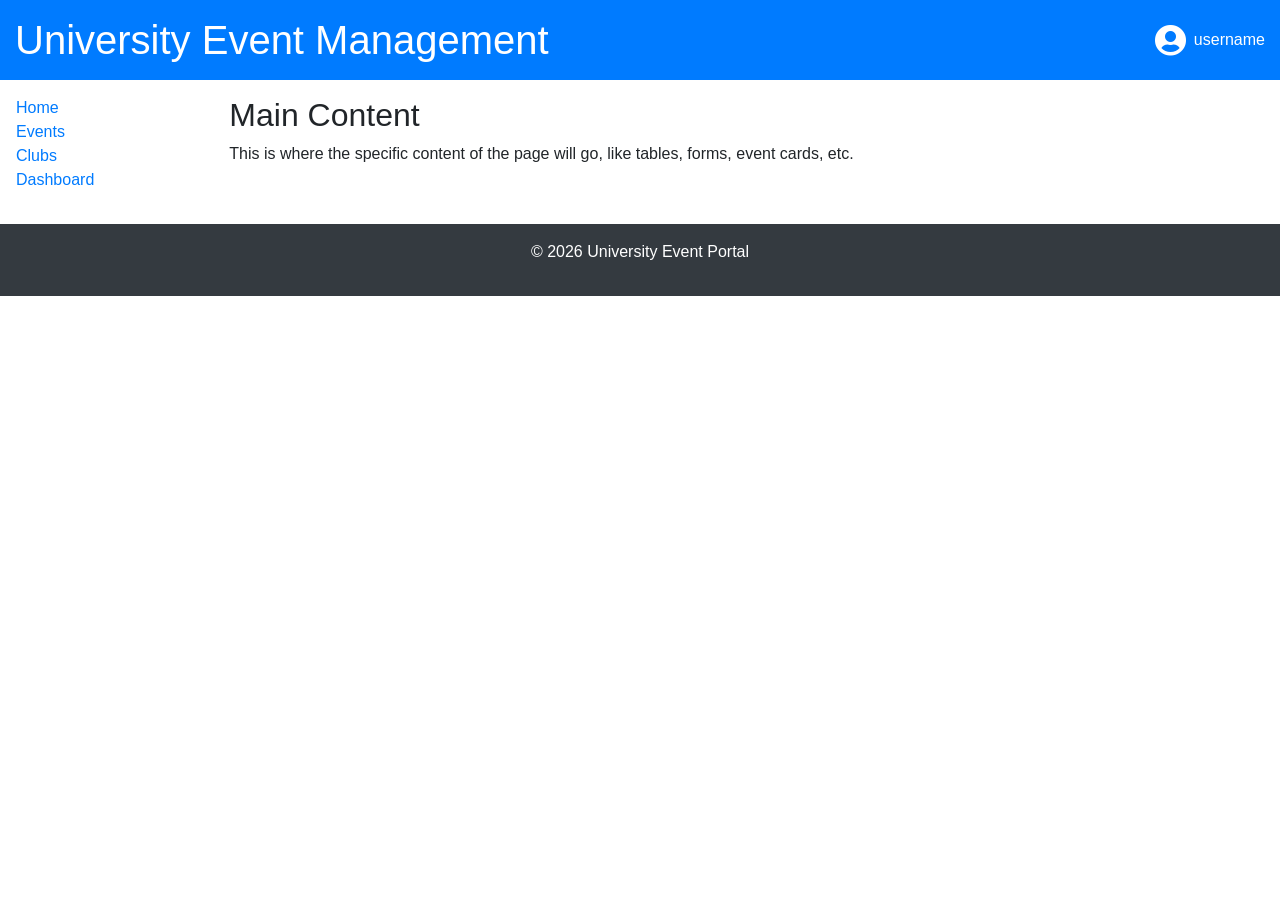
==== html/index.html @ 2e190b1d "created the first global layout and page files" ====
<!DOCTYPE html>
<html lang="en">
<head>
    <meta charset="UTF-8">
    <meta name="viewport" content="width=device-width, initial-scale=1.0">
    <title>Home | University Event Management</title>
    
    <!-- Bootstrap CSS -->
    <link href="https://stackpath.bootstrapcdn.com/bootstrap/4.5.2/css/bootstrap.min.css" rel="stylesheet">
    <!-- Font Awesome for User Icon -->
    <link href="https://cdnjs.cloudflare.com/ajax/libs/font-awesome/5.15.4/css/all.min.css" rel="stylesheet">
    <!-- Your custom styles -->
    <link href="css/style.css" rel="stylesheet">
</head>
<body>
    <!-- Container for the whole layout -->
    <div class="container-fluid">
        <!-- Header Section (Sticky) -->
        <div class="row">
            <header class="col-12  bg-primary text-white text-center py-3 d-flex justify-content-between align-items-center">
                <h1 class="m-0">University Event Management</h1>
                <!-- User Icon and Name -->
                <div class="user-info d-flex align-items-center">
                    <i class="fas fa-user-circle fa-2x mr-2"></i> <!-- Font Awesome User Icon -->
                    <span class="user-name">username</span> <!-- Placeholder for logged-in user's name -->
                </div>
            </header>
        </div>

        <!-- Main Content Area with Sidebar -->
        <div class="row">
            <!-- Sidebar with Links -->
         <aside class="col-md-2 col-12 p-3 sidebar">
    <ul class="list-unstyled">
        <li><a href="index.html">Home</a></li>
        <li><a href="events.html">Events</a></li>
        <li><a href="clubs.html">Clubs</a></li>
        <li><a href="dashboard.html">Dashboard</a></li>
    </ul>
</aside>

            <!-- Main Content -->
            <main class="col-md-9 col-12 p-3">
                <h2>Main Content</h2>
                <p>This is where the specific content of the page will go, like tables, forms, event cards, etc.</p>
                
            
            </main>
        </div>
        <!-- Main Content -->


        <!-- Footer Section -->
        <div class="row">
            <footer class="col-12 bg-dark text-white text-center py-3">
                <p>&copy; 2026 University Event Portal</p>
            </footer>
        </div>
    </div>

   </body>
</html>
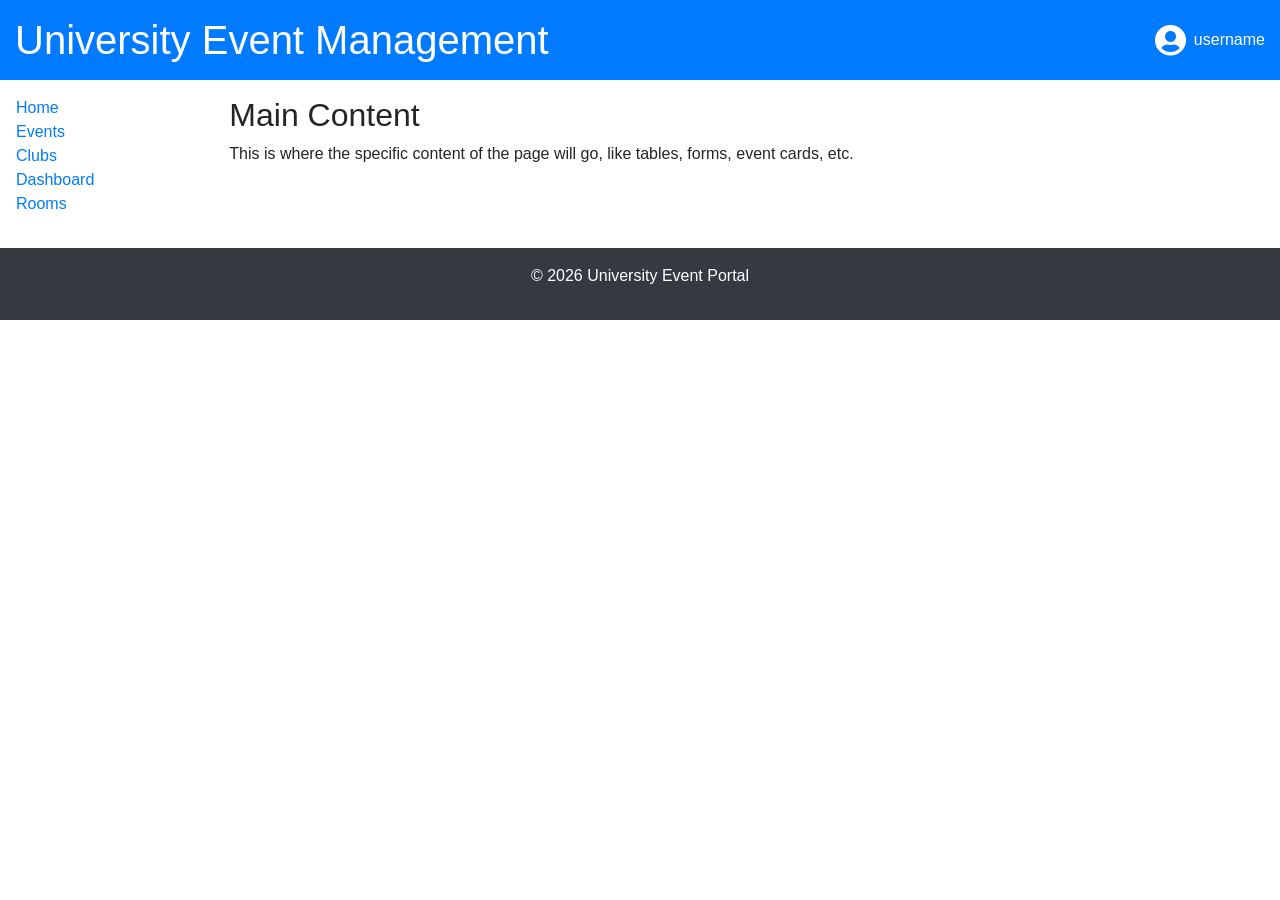
==== commit 3305b03e: "add rooms page + style" ====
--- a/html/index.html
+++ b/html/index.html
@@ -36,6 +36,7 @@
         <li><a href="events.html">Events</a></li>
         <li><a href="clubs.html">Clubs</a></li>
         <li><a href="dashboard.html">Dashboard</a></li>
+        <li><a href="rooms.html">Rooms</a></li>
     </ul>
 </aside>
 
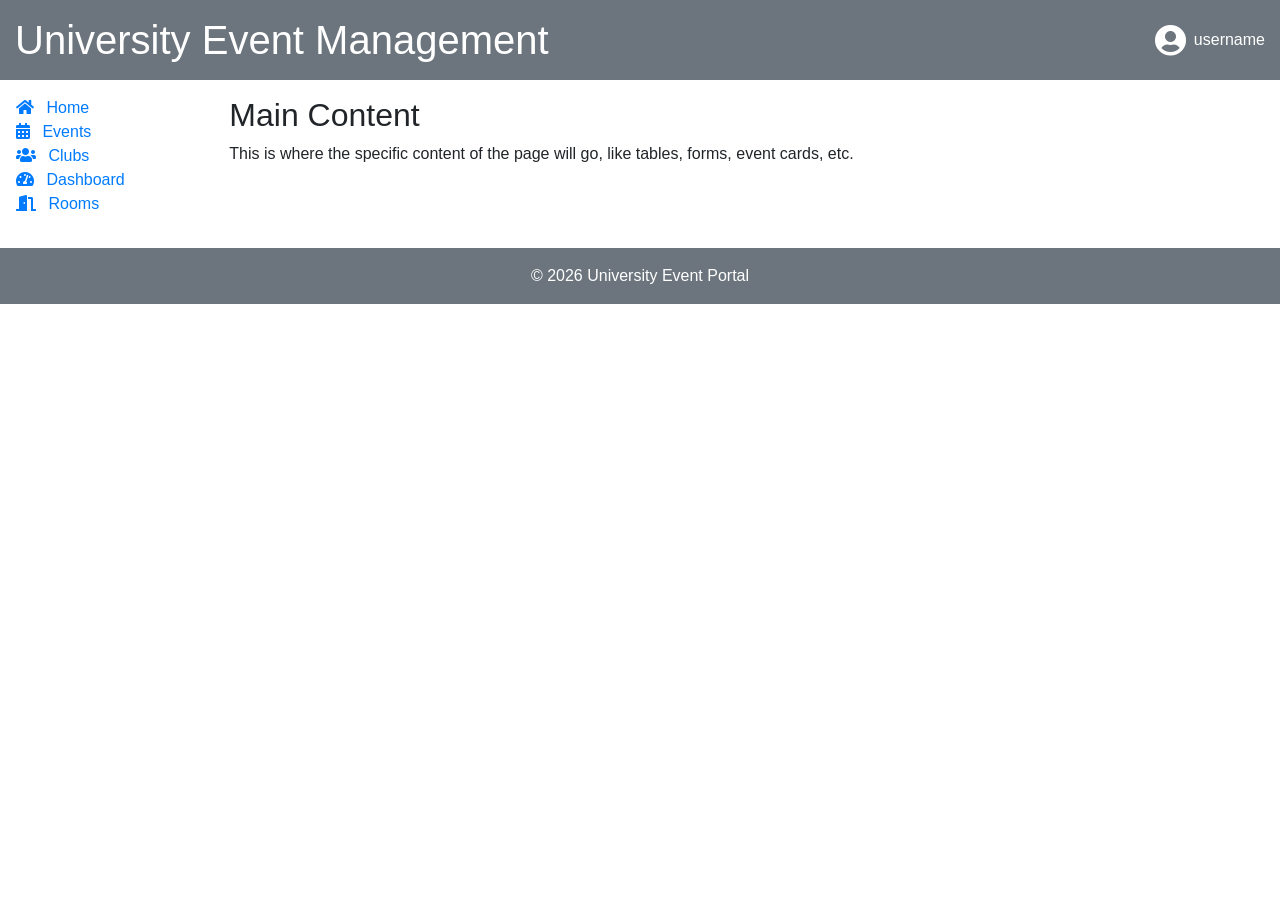
==== commit 86502726: "my update" ====
--- a/html/index.html
+++ b/html/index.html
@@ -17,7 +17,7 @@
     <div class="container-fluid">
         <!-- Header Section (Sticky) -->
         <div class="row">
-            <header class="col-12  bg-primary text-white text-center py-3 d-flex justify-content-between align-items-center">
+            <header class="col-12 bg-secondary text-white d-flex justify-content-between align-items-center py-3">
                 <h1 class="m-0">University Event Management</h1>
                 <!-- User Icon and Name -->
                 <div class="user-info d-flex align-items-center">
@@ -26,22 +26,28 @@
                 </div>
             </header>
         </div>
+  
 
         <!-- Main Content Area with Sidebar -->
         <div class="row">
-            <!-- Sidebar with Links -->
-         <aside class="col-md-2 col-12 p-3 sidebar">
+       <aside class="col-md-2 col-12 p-3 sidebar">
     <ul class="list-unstyled">
-        <li><a href="index.html">Home</a></li>
-        <li><a href="events.html">Events</a></li>
-        <li><a href="clubs.html">Clubs</a></li>
-        <li><a href="dashboard.html">Dashboard</a></li>
-        <li><a href="rooms.html">Rooms</a></li>
+
+        <li><a href="index.html"><i class="fas fa-home mr-2"></i> Home</a></li>
+
+        <li><a href="events.html"><i class="fas fa-calendar-alt mr-2"></i> Events</a></li>
+
+        <li><a href="clubs.html"><i class="fas fa-users mr-2"></i> Clubs</a></li>
+
+        <li><a href="dashboard.html"><i class="fas fa-tachometer-alt mr-2"></i> Dashboard</a></li>
+
+        <li><a href="rooms.html"><i class="fas fa-door-open mr-2"></i> Rooms</a></li>
+
     </ul>
 </aside>
 
             <!-- Main Content -->
-            <main class="col-md-9 col-12 p-3">
+          <main class="col-md-10 col-12 p-3">
                 <h2>Main Content</h2>
                 <p>This is where the specific content of the page will go, like tables, forms, event cards, etc.</p>
                 
@@ -53,9 +59,10 @@
 
         <!-- Footer Section -->
         <div class="row">
-            <footer class="col-12 bg-dark text-white text-center py-3">
-                <p>&copy; 2026 University Event Portal</p>
-            </footer>
+           <footer class="col-12 bg-secondary text-white text-center py-3">
+            <p class="m-0">© 2026 University Event Portal</p>
+
+     </footer>
         </div>
     </div>
 
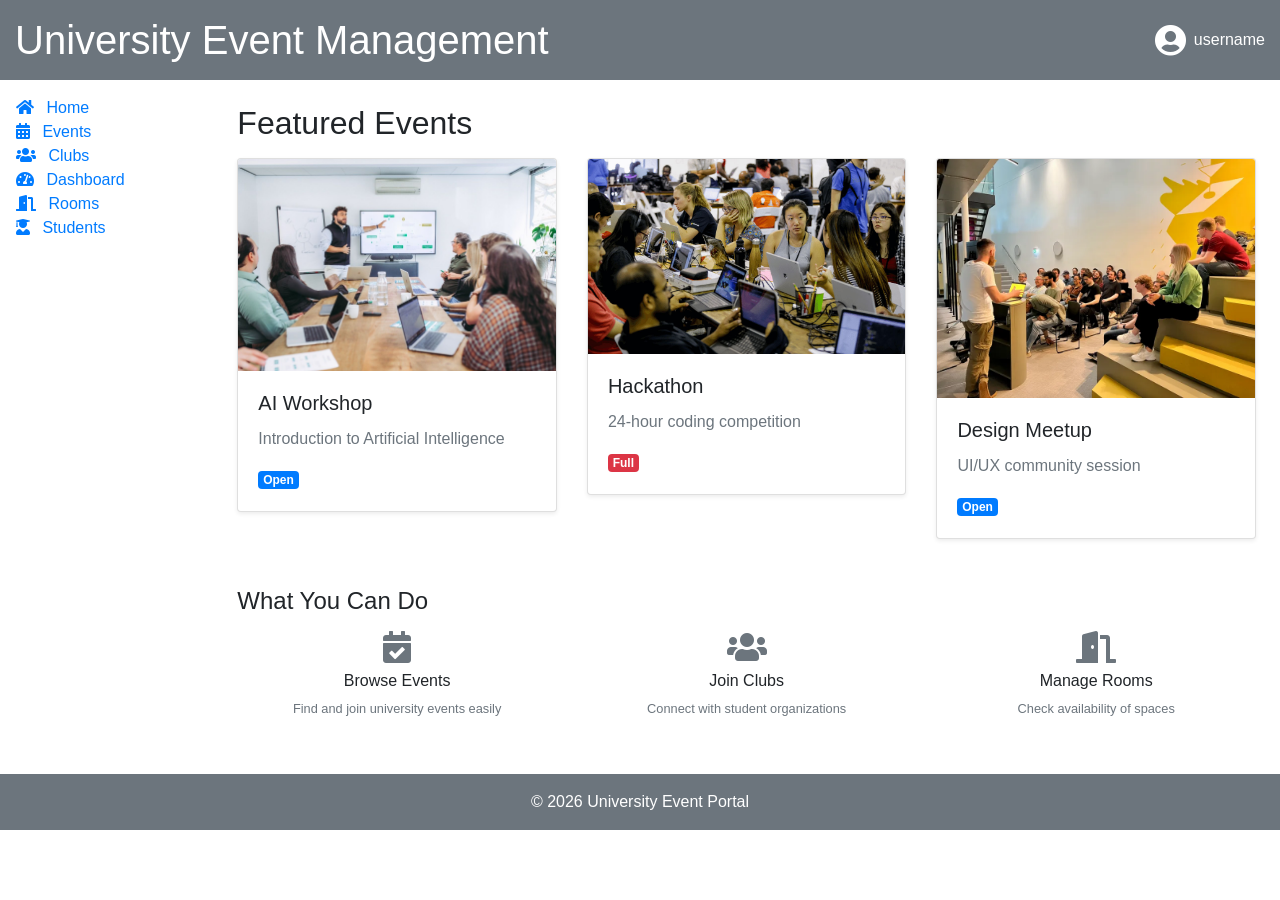
==== commit 2a599c8d: "added content to landing page" ====
--- a/html/index.html
+++ b/html/index.html
@@ -43,16 +43,92 @@
 
         <li><a href="rooms.html"><i class="fas fa-door-open mr-2"></i> Rooms</a></li>
 
+        <li><a href="students.html"><i class="fas fa-user-graduate mr-2"></i> Students</a></li>
+
+
     </ul>
 </aside>
 
             <!-- Main Content -->
-          <main class="col-md-10 col-12 p-3">
-                <h2>Main Content</h2>
-                <p>This is where the specific content of the page will go, like tables, forms, event cards, etc.</p>
-                
-            
-            </main>
+          <main class="col-md-10 col-12 p-4">
+
+    
+
+
+    <!--  Featured Events -->
+    <div class="mb-4">
+        <h2 class="mb-3">Featured Events</h2>
+
+        <div class="row">
+
+            <!-- Event 1 -->
+            <div class="col-md-4 mb-4">
+                <div class="card event-card shadow-sm">
+                    <img src="../images/aiworkshop.jpeg" class="card-img-top event-img" alt="Event">
+                    <div class="card-body">
+                        <h5 class="card-title">AI Workshop</h5>
+                        <p class="card-text text-muted">Introduction to Artificial Intelligence</p>
+                        <span class="badge badge-primary">Open</span>
+                    </div>
+                </div>
+            </div>
+
+            <!-- Event 2 -->
+            <div class="col-md-4 mb-4">
+                <div class="card event-card shadow-sm">
+                    <img src="../images/hackathon.jpg" class="card-img-top event-img" alt="Event">
+                    <div class="card-body">
+                        <h5 class="card-title">Hackathon</h5>
+                        <p class="card-text text-muted">24-hour coding competition</p>
+                        <span class="badge badge-danger">Full</span>
+                    </div>
+                </div>
+            </div>
+
+            <!-- Event 3 -->
+            <div class="col-md-4 mb-4">
+                <div class="card event-card shadow-sm">
+                    <img src="../images/designmeetup.webp" class="card-img-top event-img" alt="Event">
+                    <div class="card-body">
+                        <h5 class="card-title">Design Meetup</h5>
+                        <p class="card-text text-muted">UI/UX community session</p>
+                        <span class="badge badge-primary">Open</span>
+                    </div>
+                </div>
+            </div>
+
+        </div>
+    </div>
+
+
+    <!--  Features Section -->
+    <div>
+        <h4 class="mb-3">What You Can Do</h4>
+
+        <div class="row text-center">
+
+            <div class="col-md-4 mb-3">
+                <i class="fas fa-calendar-check fa-2x mb-2 text-secondary"></i>
+                <h6>Browse Events</h6>
+                <p class="text-muted small">Find and join university events easily</p>
+            </div>
+
+            <div class="col-md-4 mb-3">
+                <i class="fas fa-users fa-2x mb-2 text-secondary"></i>
+                <h6>Join Clubs</h6>
+                <p class="text-muted small">Connect with student organizations</p>
+            </div>
+
+            <div class="col-md-4 mb-3">
+                <i class="fas fa-door-open fa-2x mb-2 text-secondary"></i>
+                <h6>Manage Rooms</h6>
+                <p class="text-muted small">Check availability of spaces</p>
+            </div>
+
+        </div>
+    </div>
+
+</main>
         </div>
         <!-- Main Content -->
 
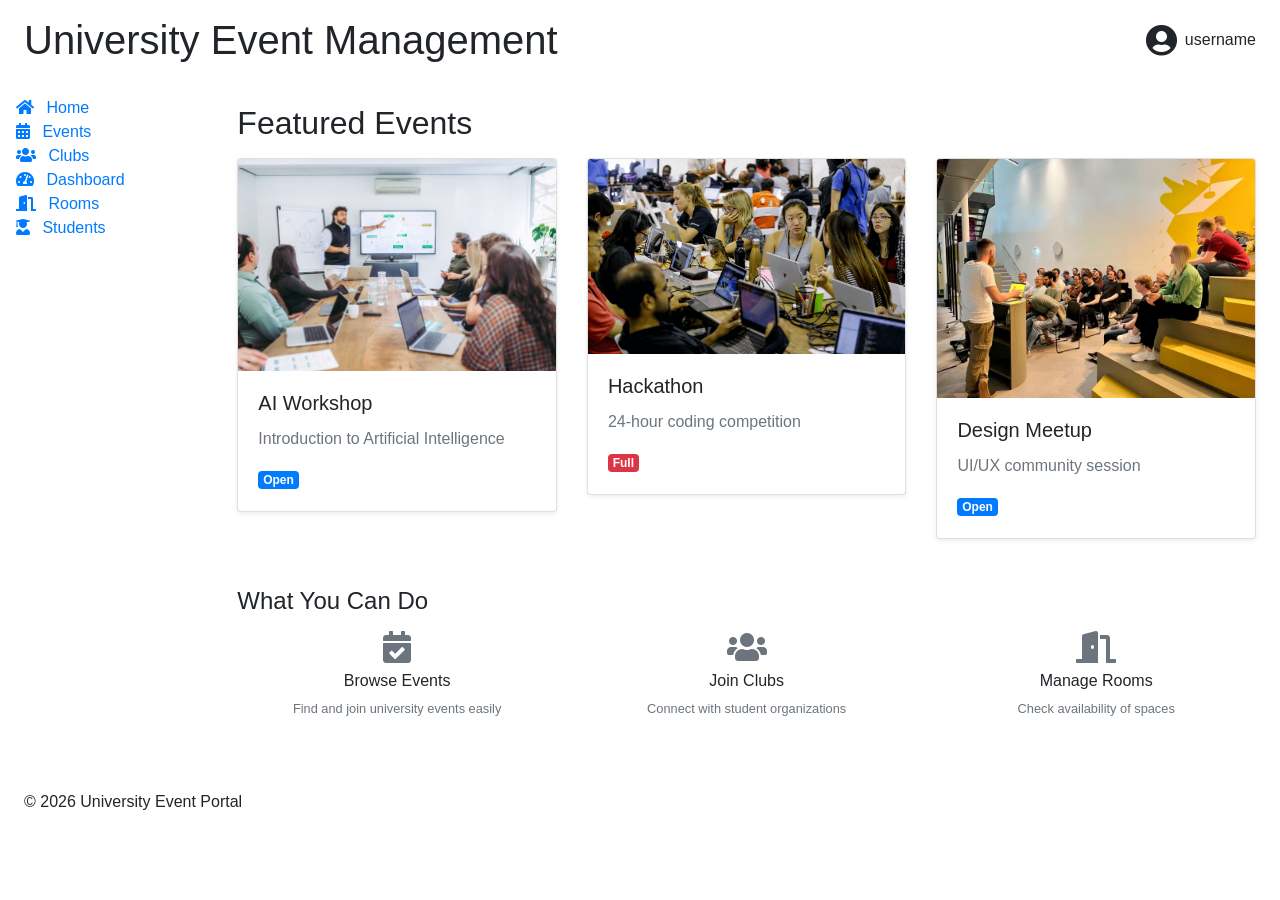
==== commit af1dc934: "changed some colors" ====
--- a/html/index.html
+++ b/html/index.html
@@ -10,14 +10,14 @@
     <!-- Font Awesome for User Icon -->
     <link href="https://cdnjs.cloudflare.com/ajax/libs/font-awesome/5.15.4/css/all.min.css" rel="stylesheet">
     <!-- Your custom styles -->
-    <link href="css/style.css" rel="stylesheet">
+    <link href="C:\Users\Switch Store\Desktop\University-Event-Management-Portal\bootstrap-4.0.0-dist\css\style.css" rel="stylesheet">
 </head>
 <body>
     <!-- Container for the whole layout -->
     <div class="container-fluid">
         <!-- Header Section (Sticky) -->
         <div class="row">
-            <header class="col-12 bg-secondary text-white d-flex justify-content-between align-items-center py-3">
+            <header class="col-12 custom-header d-flex justify-content-between align-items-center py-3 px-4">
                 <h1 class="m-0">University Event Management</h1>
                 <!-- User Icon and Name -->
                 <div class="user-info d-flex align-items-center">
@@ -135,7 +135,7 @@
 
         <!-- Footer Section -->
         <div class="row">
-           <footer class="col-12 bg-secondary text-white text-center py-3">
+           <footer class="col-12 custom-header d-flex justify-content-between align-items-center py-3 px-4">
             <p class="m-0">© 2026 University Event Portal</p>
 
      </footer>
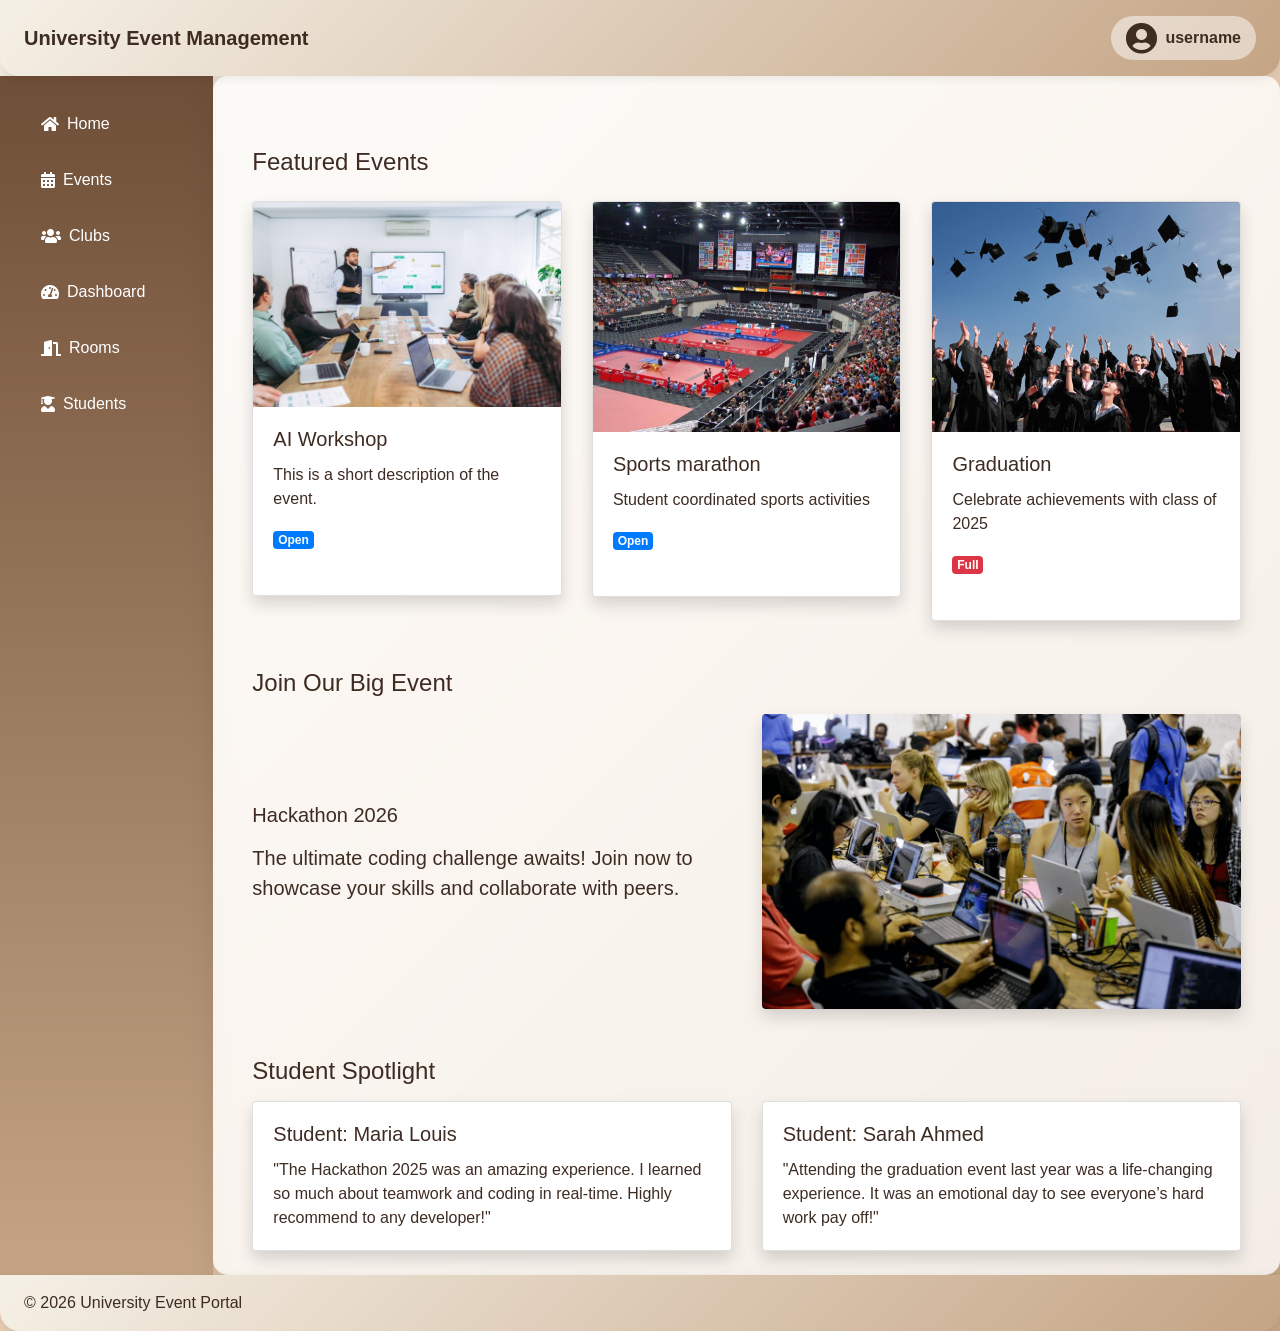
==== commit c1d482cc: "added  content to events and modified some files" ====
--- a/html/index.html
+++ b/html/index.html
@@ -1,16 +1,16 @@
 <!DOCTYPE html>
-<html lang="en">
+<html lang="en"> 
 <head>
-    <meta charset="UTF-8">
-    <meta name="viewport" content="width=device-width, initial-scale=1.0">
-    <title>Home | University Event Management</title>
-    
-    <!-- Bootstrap CSS -->
-    <link href="https://stackpath.bootstrapcdn.com/bootstrap/4.5.2/css/bootstrap.min.css" rel="stylesheet">
-    <!-- Font Awesome for User Icon -->
-    <link href="https://cdnjs.cloudflare.com/ajax/libs/font-awesome/5.15.4/css/all.min.css" rel="stylesheet">
-    <!-- Your custom styles -->
-    <link href="C:\Users\Switch Store\Desktop\University-Event-Management-Portal\bootstrap-4.0.0-dist\css\style.css" rel="stylesheet">
+  <meta charset="UTF-8">
+  <meta name="viewport" content="width=device-width, initial-scale=1.0">
+  <title>University Event Management</title>
+
+  <!-- Bootstrap CSS -->
+  <link href="https://stackpath.bootstrapcdn.com/bootstrap/4.5.2/css/bootstrap.min.css" rel="stylesheet">
+  <!-- Font Awesome for User Icon -->
+  <link href="https://cdnjs.cloudflare.com/ajax/libs/font-awesome/5.15.4/css/all.min.css" rel="stylesheet">
+  <!-- Custom Styles -->
+     <link rel="stylesheet" href="../css/style.css" >
 </head>
 <body>
     <!-- Container for the whole layout -->
@@ -26,121 +26,128 @@
                 </div>
             </header>
         </div>
-  
 
         <!-- Main Content Area with Sidebar -->
         <div class="row">
-       <aside class="col-md-2 col-12 p-3 sidebar">
-    <ul class="list-unstyled">
-
-        <li><a href="index.html"><i class="fas fa-home mr-2"></i> Home</a></li>
-
-        <li><a href="events.html"><i class="fas fa-calendar-alt mr-2"></i> Events</a></li>
-
-        <li><a href="clubs.html"><i class="fas fa-users mr-2"></i> Clubs</a></li>
-
-        <li><a href="dashboard.html"><i class="fas fa-tachometer-alt mr-2"></i> Dashboard</a></li>
-
-        <li><a href="rooms.html"><i class="fas fa-door-open mr-2"></i> Rooms</a></li>
-
-        <li><a href="students.html"><i class="fas fa-user-graduate mr-2"></i> Students</a></li>
-
-
-    </ul>
-</aside>
+            <aside class="col-md-2 col-12 p-3 sidebar">
+                <ul class="list-unstyled">
+                    <li><a href="index.html"><i class="fas fa-home mr-2"></i> Home</a></li>
+                    <li><a href="events.html"><i class="fas fa-calendar-alt mr-2"></i> Events</a></li>
+                    <li><a href="clubs.html"><i class="fas fa-users mr-2"></i> Clubs</a></li>
+                    <li><a href="dashboard.html"><i class="fas fa-tachometer-alt mr-2"></i> Dashboard</a></li>
+                    <li><a href="rooms.html"><i class="fas fa-door-open mr-2"></i> Rooms</a></li>
+                    <li><a href="students.html"><i class="fas fa-user-graduate mr-2"></i> Students</a></li>
+                </ul>
+            </aside>
 
             <!-- Main Content -->
-          <main class="col-md-10 col-12 p-4">
+            <main class="col-md-10 col-12 p-4">
 
-    
+                <!-- Event Cards Section -->
+                <div class="container mt-5">
+                    <h4 class="mb-4">Featured Events</h4>
+                    <div class="row">
+                        <!-- Event 1 -->
+                        <div class="col-md-4">
+                            <div class="card shadow">
+                                <img src="../images/aiworkshop.jpeg" class="card-img-top" alt="Event Image">
+                                <div class="card-body">
+                                    <h5 class="card-title">AI Workshop </h5>
+                                    <p class="card-text">This is a short description of the event.</p>
 
+                                    <span class="badge badge-primary mr-2">Open</span>
 
-    <!--  Featured Events -->
-    <div class="mb-4">
-        <h2 class="mb-3">Featured Events</h2>
+                                    <br><br>
 
-        <div class="row">
+                                </div>
+                            </div>
+                        </div>
 
-            <!-- Event 1 -->
-            <div class="col-md-4 mb-4">
-                <div class="card event-card shadow-sm">
-                    <img src="../images/aiworkshop.jpeg" class="card-img-top event-img" alt="Event">
-                    <div class="card-body">
-                        <h5 class="card-title">AI Workshop</h5>
-                        <p class="card-text text-muted">Introduction to Artificial Intelligence</p>
-                        <span class="badge badge-primary">Open</span>
+                        <!-- Event 2 -->
+                        <div class="col-md-4">
+                            <div class="card shadow">
+                                <img src="../images/sports.jpeg" class="card-img-top" alt="Event Image">
+                                <div class="card-body">
+                                    <h5 class="card-title">Sports marathon</h5>
+                                    <p class="card-text">Student coordinated sports activities</p>
+
+                                    <span class="badge badge-primary">Open</span>
+
+                                    <br><br>
+
+                                </div>
+                            </div>
+                        </div>
+
+                        <!-- Event 3 -->
+                        <div class="col-md-4">
+                            <div class="card shadow">
+                                <img src="../images/grads.png" class="card-img-top" alt="Event Image">
+                                <div class="card-body">
+                                    <h5 class="card-title">Graduation </h5>
+                                    <p class="card-text">Celebrate achievements with class of 2025</p>
+
+                                    <span class="badge badge-danger">Full</span>
+
+                                    <br><br>
+
+                            
+                                </div>
+                            </div>
+                        </div>
+
                     </div>
                 </div>
-            </div>
 
-            <!-- Event 2 -->
-            <div class="col-md-4 mb-4">
-                <div class="card event-card shadow-sm">
-                    <img src="../images/hackathon.jpg" class="card-img-top event-img" alt="Event">
-                    <div class="card-body">
-                        <h5 class="card-title">Hackathon</h5>
-                        <p class="card-text text-muted">24-hour coding competition</p>
-                        <span class="badge badge-danger">Full</span>
+                <!--  big events -->
+                <div class="container mt-5">
+                    <h4 class="mb-3">Join Our Big Event</h4>
+                    <div class="row align-items-center">
+                        <div class="col-md-6">
+                            <h5 class="mb-3">Hackathon 2026</h5>
+                            <p class="lead">The ultimate coding challenge awaits! Join now to showcase your skills and collaborate with peers.</p>
+                        </div>
+                        <div class="col-md-6">
+                            <img src="../images/hackathon.jpg" alt="Hackathon Image" class="img-fluid rounded shadow">
+                        </div>
                     </div>
                 </div>
-            </div>
 
-            <!-- Event 3 -->
-            <div class="col-md-4 mb-4">
-                <div class="card event-card shadow-sm">
-                    <img src="../images/designmeetup.webp" class="card-img-top event-img" alt="Event">
-                    <div class="card-body">
-                        <h5 class="card-title">Design Meetup</h5>
-                        <p class="card-text text-muted">UI/UX community session</p>
-                        <span class="badge badge-primary">Open</span>
+                <!-- Student Spotlight Section -->
+                <div class="container mt-5">
+                    <h4 class="mb-3">Student Spotlight</h4>
+                    <div class="row">
+                        <div class="col-md-6">
+                            <div class="card shadow">
+                                <div class="card-body">
+                                    <h5 class="card-title">Student: Maria Louis</h5>
+                                    <p class="card-text">"The Hackathon 2025 was an amazing experience. I learned so much about teamwork and coding in real-time. Highly recommend to any developer!"</p>
+                                </div>
+                            </div>
+                        </div>
+
+                        <div class="col-md-6">
+                            <div class="card shadow">
+                                <div class="card-body">
+                                    <h5 class="card-title">Student: Sarah Ahmed </h5>
+                                    <p class="card-text">"Attending the graduation event last year was a life-changing experience. It was an emotional day to see everyone’s hard work pay off!"</p>
+                                </div>
+                            </div>
+                        </div>
                     </div>
                 </div>
-            </div>
 
+            </main>
+        </div>
+
+        <!-- Footer Section -->
+        <div class="row">
+            <footer class="col-12 custom-header d-flex justify-content-between align-items-center py-3 px-4">
+                <p class="m-0">© 2026 University Event Portal</p>
+            </footer>
         </div>
     </div>
 
-
-    <!--  Features Section -->
-    <div>
-        <h4 class="mb-3">What You Can Do</h4>
-
-        <div class="row text-center">
-
-            <div class="col-md-4 mb-3">
-                <i class="fas fa-calendar-check fa-2x mb-2 text-secondary"></i>
-                <h6>Browse Events</h6>
-                <p class="text-muted small">Find and join university events easily</p>
-            </div>
-
-            <div class="col-md-4 mb-3">
-                <i class="fas fa-users fa-2x mb-2 text-secondary"></i>
-                <h6>Join Clubs</h6>
-                <p class="text-muted small">Connect with student organizations</p>
-            </div>
-
-            <div class="col-md-4 mb-3">
-                <i class="fas fa-door-open fa-2x mb-2 text-secondary"></i>
-                <h6>Manage Rooms</h6>
-                <p class="text-muted small">Check availability of spaces</p>
-            </div>
-
-        </div>
-    </div>
-
-</main>
-        </div>
-        <!-- Main Content -->
-
-
-        <!-- Footer Section -->
-        <div class="row">
-           <footer class="col-12 custom-header d-flex justify-content-between align-items-center py-3 px-4">
-            <p class="m-0">© 2026 University Event Portal</p>
-
-     </footer>
-        </div>
-    </div>
-
-   </body>
+   
+</body>
 </html>
--- a/css/style.css
+++ b/css/style.css
@@ -0,0 +1,152 @@
+:root {
+    --primary: #6f4e37;  /* dark coffee */
+    --secondary: #c4a484; /* light coffee */
+    --accent: #a67c52;    /* medium brown */
+    --dark: #2b1d14;      /* very dark brown */
+    --light: #f5f0e6;     /* cream */
+    --text: #3e2c23;      /* brown font */
+}
+/* ================= BODY ================= */
+body {
+    margin: 0;
+    font-family: Arial, sans-serif;
+    background: linear-gradient(135deg, #f5f0e6, #e6ccb2, #c4a484);
+    color: var(--text);
+}
+
+/* ================= HEADER ================= */
+.custom-header {
+    background: linear-gradient(135deg, #f5f0e6, #c4a484);
+    color: #3e2c23;
+    box-shadow: 0 2px 10px rgba(0,0,0,0.08);
+    border-radius: 0 0 20px 20px;
+    position: sticky;
+    top: 0;
+    z-index: 1000;
+    padding: 15px 25px;
+}
+.custom-header h1 {
+    font-size: 20px;
+    font-weight: bold;
+    color: #3e2c23 !important;
+}
+
+.user-box {
+    background: rgba(255,255,255,0.2);
+    padding: 6px 12px;
+    border-radius: 30px;
+    backdrop-filter: blur(6px);
+}
+
+/* ================= SIDEBAR ================= */
+.sidebar {
+    background: linear-gradient(180deg, var(--primary), var(--secondary));
+    min-height: 100vh;
+    padding-top: 20px;
+    box-shadow: 4px 0 15px rgba(0,0,0,0.1);
+}
+
+.sidebar a {
+    color: white;
+    display: flex;
+    align-items: center;
+    padding: 12px 15px;
+    text-decoration: none;
+    border-radius: 10px;
+    margin: 8px 10px;
+    transition: 0.3s;
+}
+
+.sidebar a:hover {
+    background: linear-gradient(135deg, #f5f0e6, #3e2c23);
+    color: #2b1d14;
+    transform: translateX(8px);
+    box-shadow: 0 6px 15px rgba(0,0,0,0.2);
+}
+/* ================= MAIN ================= */
+main {
+    background: rgba(255,255,255,0.8);
+    backdrop-filter: blur(10px);
+    min-height: 100vh;
+    padding: 20px;
+    border-radius: 15px;
+    box-shadow: 0 8px 30px rgba(0,0,0,0.08);
+}
+
+/* ================= CARDS ================= */
+.club-card {
+    border: none;
+    border-radius: 20px;
+    overflow: hidden;
+    background: white;
+    transition: 0.3s ease;
+    box-shadow: 0 6px 20px rgba(0,0,0,0.08);
+}
+
+.club-card:hover {
+    transform: translateY(-10px);
+    box-shadow: 0 12px 30px rgba(0,0,0,0.15);
+}
+
+/* ================= BUTTONS ================= */
+button, .btn {
+    border-radius: 25px;
+    transition: 0.3s;
+}
+
+button:hover, .btn:hover {
+    transform: scale(1.05);
+}
+
+/* ================= TABLE ================= */
+table {
+    margin-top: 15px;
+    border-radius: 10px;
+    overflow: hidden;
+    background: white;
+}
+
+/* ================= FORMS ================= */
+input, select, textarea {
+    border-radius: 10px !important;
+    padding: 10px !important;
+    border: 1px solid #ddd !important;
+}
+
+input:focus, select:focus, textarea:focus {
+    border-color: var(--primary) !important;
+    box-shadow: 0 0 0 3px rgba(255,183,3,0.2) !important;
+}
+
+/* USER BOX */
+.user-info {
+    background: rgba(255,255,255,0.5);
+    padding: 6px 15px;
+    border-radius: 30px;
+    color: #3e2c23;
+}
+.user-info:hover {
+    background: rgba(255,255,255,0.35);
+    transform: scale(1.05);
+}
+
+.user-name {
+    font-weight: 600;
+}
+.custom-thead {
+    background: linear-gradient(135deg, #6f4e37, #c4a484) !important;
+    color: #f5f0e6 !important;
+}
+
+.custom-thead th {
+    border: none;
+}
+
+/* ================= FOOTER ================= */
+.custom-footer {
+    background: linear-gradient(135deg, #f5f0e6, #c4a484);
+    color: #3e2c23;
+    text-align: center;
+    padding: 15px;
+    margin-top: 20px;
+}
